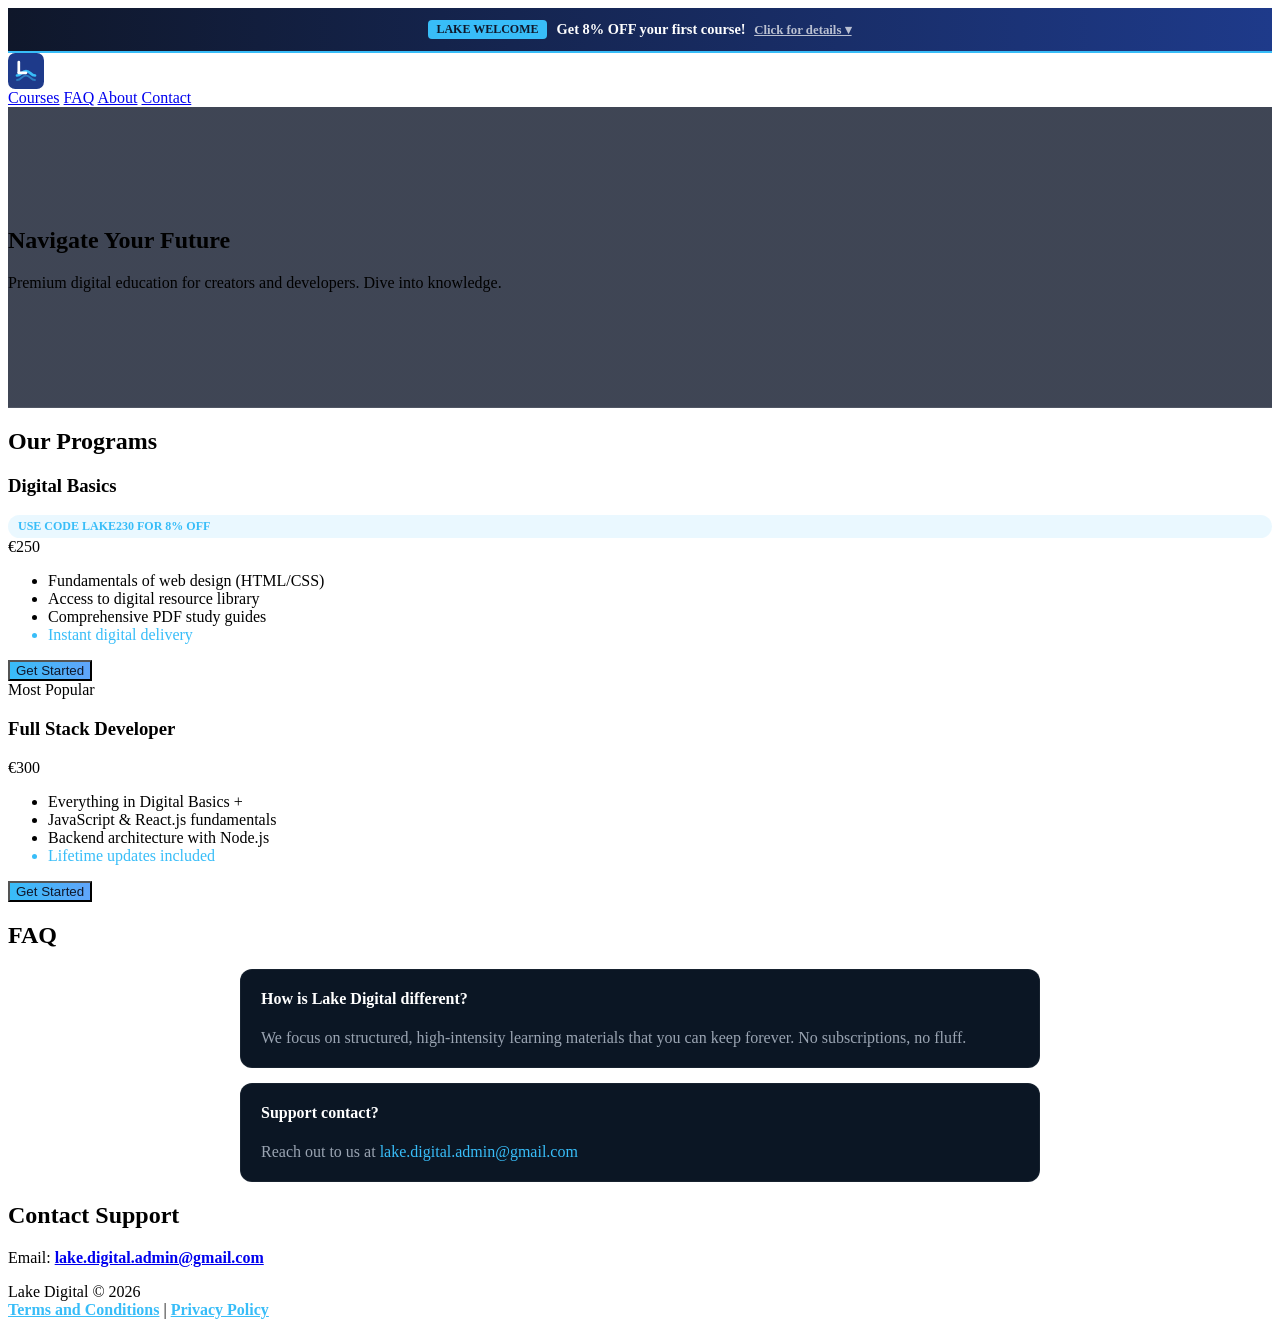
==== index.html @ ae4689a7 "Create index.html" ====
<!doctype html>
<html lang="en">
<head>
  <meta charset="utf-8" />
  <meta name="viewport" content="width=device-width,initial-scale=1" />
  <title>Lake Digital — Professional Online Learning</title>
  
  <link rel="icon" type="image/svg+xml" href="favicon.svg">
  <link rel="stylesheet" href="styles.css">
  
  <style>
    /* --- LAKE DIGITAL BRANDING (OVERRIDE) --- */
    :root {
      --lake-blue: #38bdf8; /* Новый основной цвет */
      --lake-dark: #075985;
    }

    /* ПЛАШКА ПРОМОКОДА */
    .promo-wrapper { position: relative; z-index: 1000; }
    
    .promo-banner {
      background: linear-gradient(90deg, #0f172a, #1e3a8a);
      color: #ffffff;
      text-align: center;
      padding: 12px 20px;
      font-size: 0.9rem;
      font-weight: 600;
      border-bottom: 2px solid var(--lake-blue);
      display: flex;
      justify-content: center;
      align-items: center;
      gap: 10px;
      cursor: pointer;
    }

    .promo-badge {
      background: var(--lake-blue);
      color: #0f172a;
      padding: 2px 8px;
      border-radius: 4px;
      font-weight: 800;
      text-transform: uppercase;
      font-size: 0.75rem;
    }

    .promo-dropdown {
      display: none;
      background: #0f172a;
      padding: 20px;
      text-align: center;
      border-bottom: 2px solid var(--lake-blue);
      box-shadow: 0 10px 30px rgba(0,0,0,0.5);
    }
    .promo-dropdown.active { display: block; animation: slideDown 0.2s ease-out; }

    .promo-code { color: var(--lake-blue); font-weight: 800; font-size: 1.3rem; }

    /* ССЫЛКИ И КНОПКИ */
    .modal-body a, .footer-links a, .checkbox-container-inline label a {
      color: var(--lake-blue) !important;
      font-weight: 600;
    }

    .btn-primary {
      background: linear-gradient(90deg, var(--lake-blue), #60a5fa) !important;
      color: #0f172a !important;
    }

    .promo-hint {
      color: var(--lake-blue);
      background: rgba(56, 189, 248, 0.1);
      padding: 4px 10px;
      border-radius: 20px;
      font-size: 0.75rem;
      text-transform: uppercase;
      font-weight: 800;
    }

    .course-card.featured {
      border-color: var(--lake-blue) !important;
    }

    /* HERO ОБЛОЖКА ПОД LAKE DIGITAL */
    .hero {
      background: linear-gradient(rgba(15, 23, 42, 0.8), rgba(15, 23, 42, 0.8)), 
                  url('https://images.unsplash.com/photo-1501785888041-af3ef285b470?auto=format&fit=crop&q=80&w=1920');
      background-size: cover;
      background-position: center;
      padding: 100px 0;
    }

    @keyframes slideDown {
      from { opacity: 0; transform: translateY(-10px); }
      to { opacity: 1; transform: translateY(0); }
    }
  </style>
</head>
<body>

  <div class="promo-wrapper">
    <div class="promo-banner" onclick="document.getElementById('promoDropdown').classList.toggle('active')">
      <span class="promo-badge">Lake Welcome</span>
      <span>Get 8% OFF your first course! <span style="opacity: 0.7; font-size: 0.8rem; text-decoration: underline; margin-left: 5px;">Click for details ▾</span></span>
    </div>
    
    <div class="promo-dropdown" id="promoDropdown">
      <p style="margin-top: 0; color: #9aa4b2; font-size: 0.95rem;">Valid strictly for your first purchase at <strong>Lake Digital</strong>.</p>
      <div style="background: #0b1624; padding: 12px; border-radius: 8px; border: 1px solid rgba(255,255,255,0.06); display: inline-flex; align-items: center; gap: 15px;">
        <span class="promo-code">LAKE230</span>
        <button id="copyPromoBtn" class="btn btn-primary" style="height: 38px; width: auto; padding: 0 15px;" onclick="copyPromo()">Copy Code</button>
      </div>
    </div>
  </div>

  <header class="site-header">
    <div class="container header-inner">
      <div class="brand" style="display: flex; align-items: center; gap: 12px; cursor: pointer;" onclick="window.scrollTo(0,0);">
        <svg width="36" height="36" viewBox="0 0 40 40" fill="none" xmlns="http://www.w3.org/2000/svg">
          <rect width="40" height="40" rx="8" fill="#1e3a8a"/>
          <path d="M10 25C15 25 15 20 20 20C25 20 25 25 30 25" stroke="#38bdf8" stroke-width="3" stroke-linecap="round"/>
          <path d="M10 30C15 30 15 25 20 25C25 25 25 30 30 30" stroke="#38bdf8" stroke-width="2" stroke-linecap="round" opacity="0.5"/>
          <path d="M12 10V22" stroke="white" stroke-width="3" stroke-linecap="round"/>
          <path d="M12 22H20" stroke="white" stroke-width="3" stroke-linecap="round"/>
        </svg>
        <span style="font-weight: 800; font-size: 20px; color: white; letter-spacing: -0.5px; text-transform: uppercase;">Lake Digital</span>
      </div>
      <nav class="nav">
        <a href="#courses">Courses</a>
        <a href="#faq">FAQ</a>
        <a href="#about">About</a>
        <a href="#contact">Contact</a>
      </nav>
    </div>
  </header>

  <main>
    <section class="hero">
      <div class="container hero-inner">
        <h1>Navigate Your Future</h1>
        <p class="lead">Premium digital education for creators and developers. Dive into knowledge.</p>
      </div>
    </section>

    <section id="courses" class="section">
      <div class="container">
        <h2 class="section-title">Our Programs</h2>
        <div class="pricing-grid">
          
          <div class="course-card">
            <h3>Digital Basics</h3>
            <div class="promo-hint">Use code LAKE230 for 8% OFF</div>
            <div class="price">€250</div>
            <ul class="features">
              <li>Fundamentals of web design (HTML/CSS)</li>
              <li>Access to digital resource library</li>
              <li>Comprehensive PDF study guides</li>
              <li style="color:var(--lake-blue);">Instant digital delivery</li>
            </ul>
            <button class="btn btn-primary" onclick="initCheckout('basics')">Get Started</button>
          </div>

          <div class="course-card featured">
            <div class="badge">Most Popular</div>
            <h3>Full Stack Developer</h3>
            <div class="price">€300</div>
            <ul class="features">
              <li>Everything in Digital Basics +</li>
              <li>JavaScript & React.js fundamentals</li>
              <li>Backend architecture with Node.js</li>
              <li style="color:var(--lake-blue);">Lifetime updates included</li>
            </ul>
            <button class="btn btn-primary" onclick="initCheckout('pro')">Get Started</button>
          </div>

        </div>
      </div>
    </section>

    <section id="faq" class="section alt">
      <div class="container">
        <h2 class="section-title">FAQ</h2>
        <div style="max-width: 800px; margin: 0 auto; text-align: left;">
          <div style="background: #0b1624; padding: 20px; border-radius: 12px; margin-bottom: 15px; border: 1px solid rgba(255,255,255,0.05);">
            <h4 style="color: white; margin-top: 0;">How is Lake Digital different?</h4>
            <p style="color: #9aa4b2; margin: 0;">We focus on structured, high-intensity learning materials that you can keep forever. No subscriptions, no fluff.</p>
          </div>
          <div style="background: #0b1624; padding: 20px; border-radius: 12px; border: 1px solid rgba(255,255,255,0.05);">
            <h4 style="color: white; margin-top: 0;">Support contact?</h4>
            <p style="color: #9aa4b2; margin: 0;">Reach out to us at <span style="color: var(--lake-blue);">lake.digital.admin@gmail.com</span></p>
          </div>
        </div>
      </div>
    </section>

    <section id="contact" class="section">
      <div class="container">
        <h2 class="section-title">Contact Support</h2>
        <p>Email: <a href="mailto:lake.digital.admin@gmail.com" style="font-weight: bold;">lake.digital.admin@gmail.com</a></p>
      </div>
    </section>
  </main>

  <footer class="site-footer">
    <div class="container">
      <div class="footer-inner">
        <div class="footer-brand"><span>Lake Digital</span> © 2026</div>
        <div class="footer-links">
          <a href="#" onclick="return false;">Terms and Conditions</a>
          <span class="separator">|</span>
          <a href="#" onclick="return false;">Privacy Policy</a>
        </div>
      </div>
    </div>
  </footer>

  <script src="https://www.paypal.com/sdk/js?client-id=sb&currency=EUR"></script>
  <script src="script.js"></script>
  
  <script>
    function copyPromo() {
      navigator.clipboard.writeText("LAKE230").then(function() {
        var btn = document.getElementById("copyPromoBtn");
        btn.innerText = "Copied! ✔";
        setTimeout(function() { btn.innerText = "Copy Code"; }, 2000);
      });
    }
  </script>
</body>
</html>
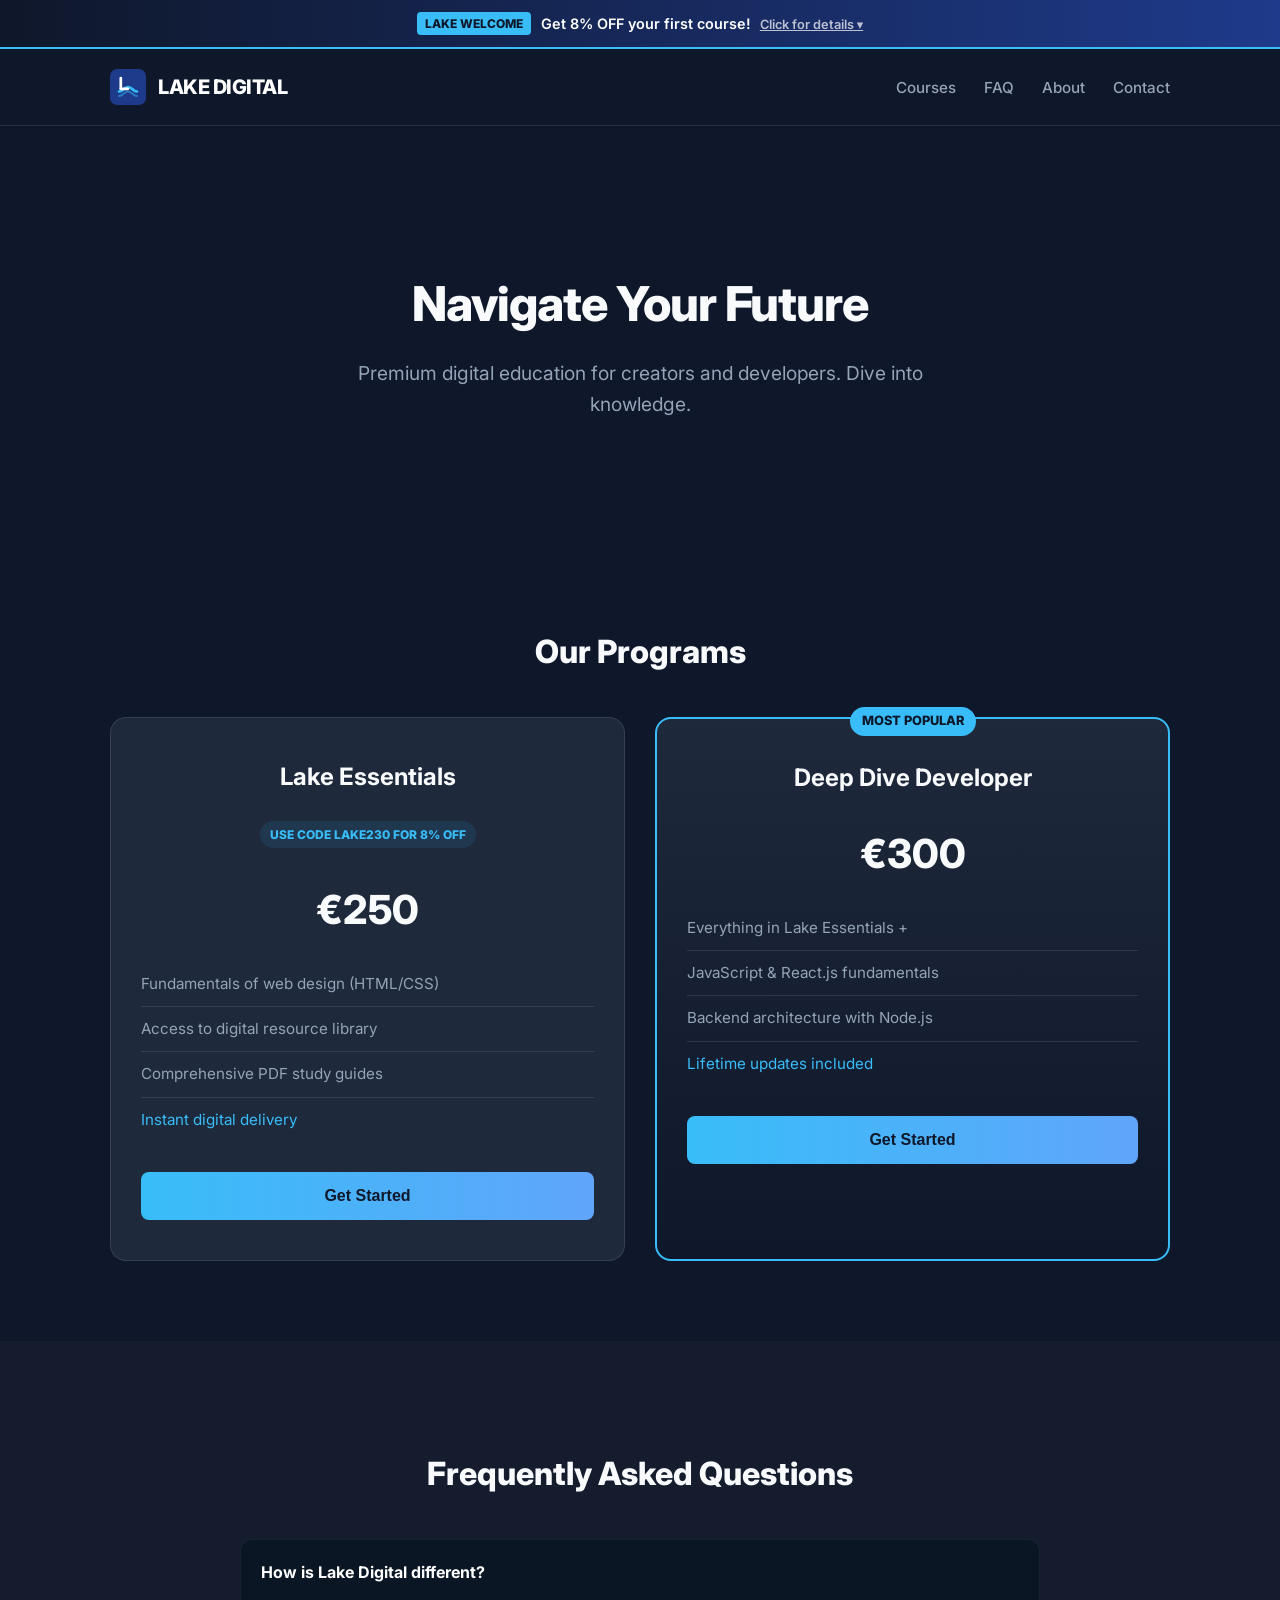
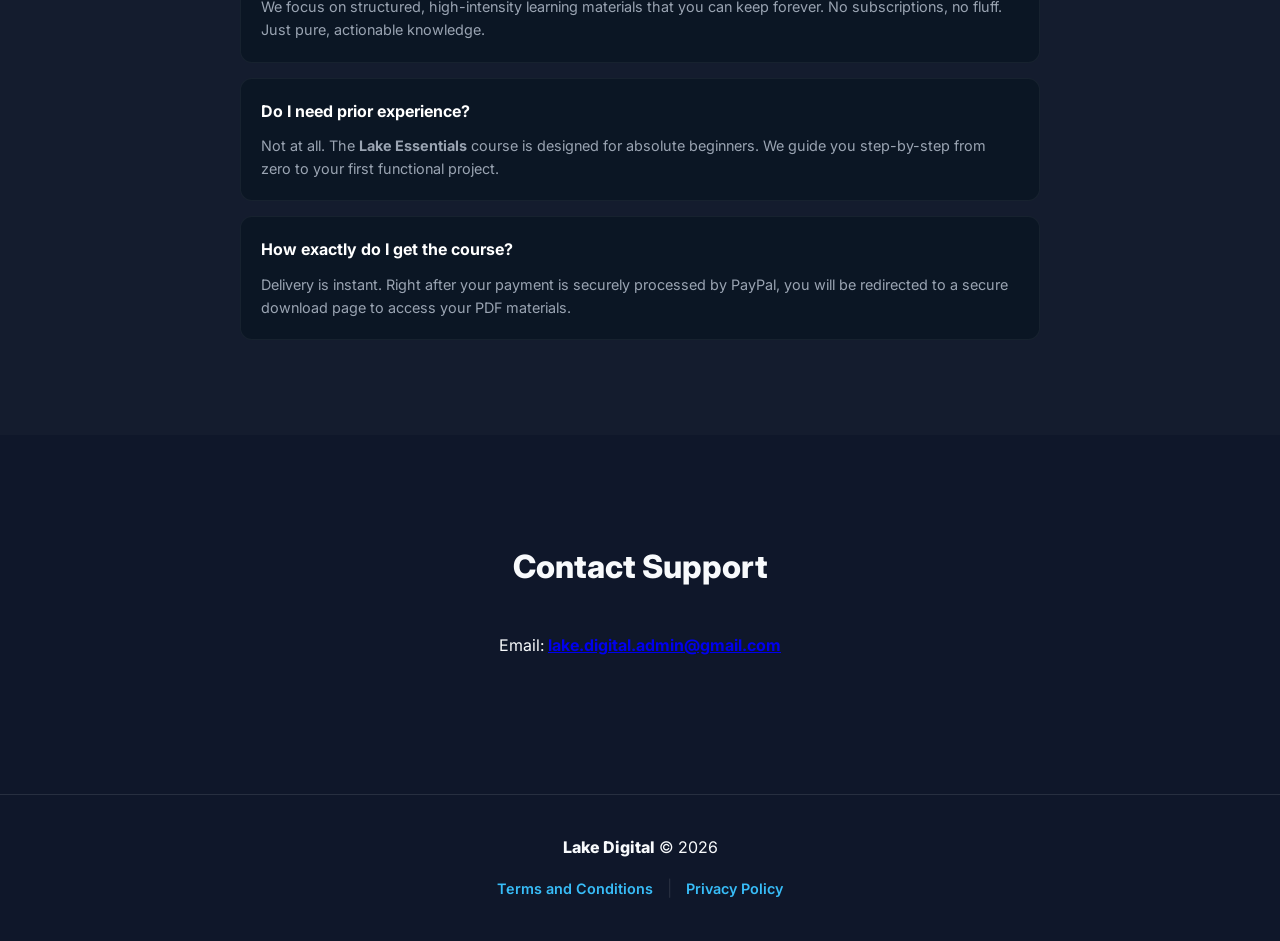
==== commit 80da2337: "Update index.html" ====
--- a/index.html
+++ b/index.html
@@ -3,19 +3,17 @@
 <head>
   <meta charset="utf-8" />
   <meta name="viewport" content="width=device-width,initial-scale=1" />
-  <title>Lake Digital — Professional Online Learning</title>
+  <title>Lake Digital — Navigate Your Future</title>
   
   <link rel="icon" type="image/svg+xml" href="favicon.svg">
   <link rel="stylesheet" href="styles.css">
   
   <style>
-    /* --- LAKE DIGITAL BRANDING (OVERRIDE) --- */
     :root {
-      --lake-blue: #38bdf8; /* Новый основной цвет */
+      --lake-blue: #38bdf8;
       --lake-dark: #075985;
     }
 
-    /* ПЛАШКА ПРОМОКОДА */
     .promo-wrapper { position: relative; z-index: 1000; }
     
     .promo-banner {
@@ -55,7 +53,6 @@
 
     .promo-code { color: var(--lake-blue); font-weight: 800; font-size: 1.3rem; }
 
-    /* ССЫЛКИ И КНОПКИ */
     .modal-body a, .footer-links a, .checkbox-container-inline label a {
       color: var(--lake-blue) !important;
       font-weight: 600;
@@ -64,6 +61,7 @@
     .btn-primary {
       background: linear-gradient(90deg, var(--lake-blue), #60a5fa) !important;
       color: #0f172a !important;
+      border: none;
     }
 
     .promo-hint {
@@ -74,13 +72,12 @@
       font-size: 0.75rem;
       text-transform: uppercase;
       font-weight: 800;
-    }
-
-    .course-card.featured {
-      border-color: var(--lake-blue) !important;
-    }
-
-    /* HERO ОБЛОЖКА ПОД LAKE DIGITAL */
+      display: inline-block;
+      margin-bottom: 10px;
+    }
+
+    .course-card.featured { border-color: var(--lake-blue) !important; }
+
     .hero {
       background: linear-gradient(rgba(15, 23, 42, 0.8), rgba(15, 23, 42, 0.8)), 
                   url('https://images.unsplash.com/photo-1501785888041-af3ef285b470?auto=format&fit=crop&q=80&w=1920');
@@ -88,6 +85,37 @@
       background-position: center;
       padding: 100px 0;
     }
+
+    .embedded-checkout {
+      display: none;
+      background: rgba(0,0,0,0.2);
+      border-radius: 12px;
+      padding: 15px;
+      margin-top: 20px;
+      border: 1px solid rgba(255,255,255,0.05);
+      text-align: left;
+      animation: fadeIn 0.3s ease-in-out;
+    }
+
+    @keyframes fadeIn {
+      from { opacity: 0; transform: translateY(-10px); }
+      to { opacity: 1; transform: translateY(0); }
+    }
+    
+    .promo-input-group { display: flex; gap: 8px; margin-top: 8px; margin-bottom: 5px; }
+    .promo-input-group input {
+      flex: 1; padding: 10px; background: #1e293b; border: 1px solid #334155;
+      color: white; border-radius: 6px; outline: none; font-family: Inter;
+    }
+    .promo-input-group input:focus { border-color: var(--lake-blue); }
+    .promo-input-group button {
+      padding: 0 15px; background: var(--lake-blue); color: #0f172a;
+      border: none; font-weight: bold; border-radius: 6px; cursor: pointer;
+    }
+
+    .checkbox-container-inline { display: flex; align-items: flex-start; gap: 10px; margin-top: 15px; margin-bottom: 15px; }
+    .checkbox-container-inline input { margin-top: 4px; cursor: pointer; }
+    .checkbox-container-inline label { font-size: 0.85rem; color: #9aa4b2; line-height: 1.4; }
 
     @keyframes slideDown {
       from { opacity: 0; transform: translateY(-10px); }
@@ -147,9 +175,9 @@
         <div class="pricing-grid">
           
           <div class="course-card">
-            <h3>Digital Basics</h3>
+            <h3>Lake Essentials</h3>
             <div class="promo-hint">Use code LAKE230 for 8% OFF</div>
-            <div class="price">€250</div>
+            <div class="price" id="price-display-basics">€250</div>
             <ul class="features">
               <li>Fundamentals of web design (HTML/CSS)</li>
               <li>Access to digital resource library</li>
@@ -157,19 +185,44 @@
               <li style="color:var(--lake-blue);">Instant digital delivery</li>
             </ul>
             <button class="btn btn-primary" onclick="initCheckout('basics')">Get Started</button>
+            
+            <div class="embedded-checkout" id="checkout-basics">
+              <label style="font-size: 0.85rem; color: #9aa4b2;">Have a promo code?</label>
+              <div class="promo-input-group">
+                <input type="text" id="promo-input-basics" placeholder="Enter code...">
+                <button onclick="applyPromo()">Apply</button>
+              </div>
+              <p id="promo-msg-basics" style="font-size: 0.85rem; margin: 5px 0 15px 0;"></p>
+              
+              <div class="checkbox-container-inline">
+                <input type="checkbox" id="agree-basics" onchange="togglePayPal('basics')" />
+                <label for="agree-basics">I agree to the <a href="#" onclick="document.getElementById('termsModal').style.display='block'; return false;">Terms</a> and <a href="#" onclick="document.getElementById('privacyModal').style.display='block'; return false;">Privacy Policy</a></label>
+              </div>
+              
+              <div id="paypal-container-basics" style="display: none;"></div>
+            </div>
           </div>
 
           <div class="course-card featured">
             <div class="badge">Most Popular</div>
-            <h3>Full Stack Developer</h3>
+            <h3>Deep Dive Developer</h3>
             <div class="price">€300</div>
             <ul class="features">
-              <li>Everything in Digital Basics +</li>
+              <li>Everything in Lake Essentials +</li>
               <li>JavaScript & React.js fundamentals</li>
               <li>Backend architecture with Node.js</li>
               <li style="color:var(--lake-blue);">Lifetime updates included</li>
             </ul>
             <button class="btn btn-primary" onclick="initCheckout('pro')">Get Started</button>
+            
+            <div class="embedded-checkout" id="checkout-pro">
+              <div class="checkbox-container-inline">
+                <input type="checkbox" id="agree-pro" onchange="togglePayPal('pro')" />
+                <label for="agree-pro">I agree to the <a href="#" onclick="document.getElementById('termsModal').style.display='block'; return false;">Terms</a> and <a href="#" onclick="document.getElementById('privacyModal').style.display='block'; return false;">Privacy Policy</a></label>
+              </div>
+              
+              <div id="paypal-container-pro" style="display: none;"></div>
+            </div>
           </div>
 
         </div>
@@ -178,16 +231,24 @@
 
     <section id="faq" class="section alt">
       <div class="container">
-        <h2 class="section-title">FAQ</h2>
+        <h2 class="section-title">Frequently Asked Questions</h2>
         <div style="max-width: 800px; margin: 0 auto; text-align: left;">
+          
           <div style="background: #0b1624; padding: 20px; border-radius: 12px; margin-bottom: 15px; border: 1px solid rgba(255,255,255,0.05);">
-            <h4 style="color: white; margin-top: 0;">How is Lake Digital different?</h4>
-            <p style="color: #9aa4b2; margin: 0;">We focus on structured, high-intensity learning materials that you can keep forever. No subscriptions, no fluff.</p>
-          </div>
-          <div style="background: #0b1624; padding: 20px; border-radius: 12px; border: 1px solid rgba(255,255,255,0.05);">
-            <h4 style="color: white; margin-top: 0;">Support contact?</h4>
-            <p style="color: #9aa4b2; margin: 0;">Reach out to us at <span style="color: var(--lake-blue);">lake.digital.admin@gmail.com</span></p>
-          </div>
+            <h4 style="color: white; margin-top: 0; margin-bottom: 10px;">How is Lake Digital different?</h4>
+            <p style="color: #9aa4b2; font-size: 0.9rem; margin: 0;">We focus on structured, high-intensity learning materials that you can keep forever. No subscriptions, no fluff. Just pure, actionable knowledge.</p>
+          </div>
+          
+          <div style="background: #0b1624; padding: 20px; border-radius: 12px; margin-bottom: 15px; border: 1px solid rgba(255,255,255,0.05);">
+            <h4 style="color: white; margin-top: 0; margin-bottom: 10px;">Do I need prior experience?</h4>
+            <p style="color: #9aa4b2; font-size: 0.9rem; margin: 0;">Not at all. The <strong>Lake Essentials</strong> course is designed for absolute beginners. We guide you step-by-step from zero to your first functional project.</p>
+          </div>
+
+          <div style="background: #0b1624; padding: 20px; border-radius: 12px; margin-bottom: 15px; border: 1px solid rgba(255,255,255,0.05);">
+            <h4 style="color: white; margin-top: 0; margin-bottom: 10px;">How exactly do I get the course?</h4>
+            <p style="color: #9aa4b2; font-size: 0.9rem; margin: 0;">Delivery is instant. Right after your payment is securely processed by PayPal, you will be redirected to a secure download page to access your PDF materials.</p>
+          </div>
+
         </div>
       </div>
     </section>
@@ -199,24 +260,49 @@
       </div>
     </section>
   </main>
+
+  <div id="termsModal" class="modal">
+    <div class="modal-content">
+      <span class="close" onclick="document.getElementById('termsModal').style.display='none'">&times;</span>
+      <h2>Terms and Conditions</h2>
+      <div class="modal-body">
+        <p>Welcome to <strong>Lake Digital</strong>. By accessing our website, you agree to these terms.</p>
+        <p>We provide digital educational materials. Access is granted online immediately upon purchase.</p>
+        <p>Contact <a href="mailto:lake.digital.admin@gmail.com">lake.digital.admin@gmail.com</a> for any support needs.</p>
+      </div>
+    </div>
+  </div>
+
+  <div id="privacyModal" class="modal">
+    <div class="modal-content">
+      <span class="close" onclick="document.getElementById('privacyModal').style.display='none'">&times;</span>
+      <h2>Privacy Policy</h2>
+      <div class="modal-body">
+        <p>We collect only what is necessary to deliver your purchase and maintain security audit logs.</p>
+        <p>Payment info is processed securely by PayPal; we do not store card details.</p>
+      </div>
+    </div>
+  </div>
 
   <footer class="site-footer">
     <div class="container">
       <div class="footer-inner">
         <div class="footer-brand"><span>Lake Digital</span> © 2026</div>
         <div class="footer-links">
-          <a href="#" onclick="return false;">Terms and Conditions</a>
+          <a href="#" onclick="document.getElementById('termsModal').style.display='block'; return false;">Terms and Conditions</a>
           <span class="separator">|</span>
-          <a href="#" onclick="return false;">Privacy Policy</a>
+          <a href="#" onclick="document.getElementById('privacyModal').style.display='block'; return false;">Privacy Policy</a>
         </div>
       </div>
     </div>
   </footer>
 
   <script src="https://www.paypal.com/sdk/js?client-id=sb&currency=EUR"></script>
-  <script src="script.js"></script>
   
   <script>
+    let priceBasics = 250;
+    const pricePro = 300;
+
     function copyPromo() {
       navigator.clipboard.writeText("LAKE230").then(function() {
         var btn = document.getElementById("copyPromoBtn");
@@ -224,6 +310,63 @@
         setTimeout(function() { btn.innerText = "Copy Code"; }, 2000);
       });
     }
+
+    function initCheckout(plan) {
+      const checkoutBlock = document.getElementById('checkout-' + plan);
+      checkoutBlock.style.display = (checkoutBlock.style.display === 'block') ? 'none' : 'block';
+    }
+
+    function applyPromo() {
+      const codeInput = document.getElementById('promo-input-basics').value.trim().toUpperCase();
+      const msg = document.getElementById('promo-msg-basics');
+      const priceDisplay = document.getElementById('price-display-basics');
+
+      if (codeInput === 'LAKE230') {
+        priceBasics = 230;
+        msg.innerText = "Promo code applied! Price reduced to €230.";
+        msg.style.color = "#38bdf8"; 
+        priceDisplay.innerText = "€230";
+        if (document.getElementById('agree-basics').checked) togglePayPal('basics');
+      } else {
+        msg.innerText = "Invalid promo code.";
+        msg.style.color = "#ef4444"; 
+      }
+    }
+
+    function togglePayPal(plan) {
+      const containerId = 'paypal-container-' + plan;
+      const container = document.getElementById(containerId);
+      const isChecked = document.getElementById('agree-' + plan).checked;
+
+      container.innerHTML = ''; 
+
+      if (isChecked) {
+        container.style.display = 'block';
+        let amountToCharge = plan === 'basics' ? priceBasics : pricePro;
+
+        paypal.Buttons({
+          createOrder: function(data, actions) {
+            return actions.order.create({
+              purchase_units: [{
+                amount: { value: amountToCharge.toString(), currency_code: 'EUR' },
+                description: plan === 'basics' ? 'Lake Essentials' : 'Deep Dive Developer'
+              }]
+            });
+          },
+          onApprove: function(data, actions) {
+            return actions.order.capture().then(function(details) {
+              window.location.href = 'access-digital-basics/index.html';
+            });
+          }
+        }).render('#' + containerId);
+      } else {
+        container.style.display = 'none';
+      }
+    }
+
+    window.onclick = function(event) {
+      if (event.target.classList.contains('modal')) event.target.style.display = "none";
+    }
   </script>
 </body>
 </html>
--- a/styles.css
+++ b/styles.css
@@ -0,0 +1,264 @@
+@import url('https://fonts.googleapis.com/css2?family=Inter:wght@400;500;600;800&display=swap');
+
+:root {
+  --bg-color: #0f172a;
+  --card-bg: #1e293b;
+  --text-main: #f8fafc;
+  --text-muted: #94a3b8;
+  --accent: #38bdf8; /* Фирменный цвет Lake Digital */
+  --border-color: rgba(255, 255, 255, 0.1);
+}
+
+* { box-sizing: border-box; }
+
+body {
+  margin: 0;
+  font-family: 'Inter', system-ui, sans-serif;
+  background-color: var(--bg-color);
+  color: var(--text-main);
+  line-height: 1.6;
+  -webkit-font-smoothing: antialiased;
+}
+
+.container {
+  max-width: 1100px;
+  margin: 0 auto;
+  padding: 0 20px;
+}
+
+/* HEADER */
+.site-header {
+  background: var(--bg-color);
+  border-bottom: 1px solid var(--border-color);
+  padding: 20px 0;
+  position: sticky;
+  top: 0;
+  z-index: 100;
+}
+
+.header-inner {
+  display: flex;
+  justify-content: space-between;
+  align-items: center;
+}
+
+.nav a {
+  color: var(--text-muted);
+  text-decoration: none;
+  margin-left: 24px;
+  font-weight: 500;
+  font-size: 0.95rem;
+  transition: color 0.2s;
+}
+
+.nav a:hover {
+  color: var(--text-main);
+}
+
+/* HERO SECTION */
+.hero {
+  padding: 80px 0;
+  text-align: center;
+}
+
+.hero h1 {
+  font-size: 3rem;
+  font-weight: 800;
+  margin-bottom: 15px;
+  letter-spacing: -1px;
+}
+
+.hero .lead {
+  font-size: 1.2rem;
+  color: var(--text-muted);
+  max-width: 600px;
+  margin: 0 auto;
+}
+
+/* SECTIONS */
+.section {
+  padding: 80px 0;
+  text-align: center;
+}
+
+.section.alt {
+  background: rgba(255, 255, 255, 0.02);
+}
+
+.section-title {
+  font-size: 2rem;
+  font-weight: 800;
+  margin-bottom: 40px;
+}
+
+/* PRICING & COURSE CARDS */
+.pricing-grid {
+  display: grid;
+  grid-template-columns: repeat(auto-fit, minmax(300px, 1fr));
+  gap: 30px;
+  margin-top: 40px;
+}
+
+.course-card {
+  background: var(--card-bg);
+  border: 1px solid var(--border-color);
+  border-radius: 16px;
+  padding: 40px 30px;
+  position: relative;
+  transition: transform 0.3s, box-shadow 0.3s;
+}
+
+.course-card:hover {
+  transform: translateY(-5px);
+  box-shadow: 0 10px 30px rgba(0,0,0,0.3);
+}
+
+.course-card.featured {
+  border: 2px solid var(--accent);
+  background: linear-gradient(180deg, #1e293b 0%, #0f172a 100%);
+}
+
+.course-card h3 {
+  font-size: 1.5rem;
+  margin-top: 0;
+}
+
+.badge {
+  position: absolute;
+  top: -12px;
+  left: 50%;
+  transform: translateX(-50%);
+  background: var(--accent);
+  color: #0f172a;
+  padding: 4px 12px;
+  border-radius: 20px;
+  font-size: 0.8rem;
+  font-weight: 800;
+  text-transform: uppercase;
+}
+
+.price {
+  font-size: 2.5rem;
+  font-weight: 800;
+  color: var(--text-main);
+  margin: 20px 0;
+}
+
+.features {
+  list-style: none;
+  padding: 0;
+  margin: 0 0 30px 0;
+  text-align: left;
+}
+
+.features li {
+  padding: 10px 0;
+  border-bottom: 1px solid var(--border-color);
+  color: var(--text-muted);
+  font-size: 0.95rem;
+}
+
+.features li:last-child {
+  border-bottom: none;
+}
+
+/* BUTTONS */
+.btn {
+  display: inline-block;
+  width: 100%;
+  padding: 15px;
+  border-radius: 8px;
+  font-size: 1rem;
+  font-weight: 800;
+  text-align: center;
+  cursor: pointer;
+  border: none;
+  transition: opacity 0.2s;
+}
+
+.btn-primary {
+  background: var(--accent);
+  color: #0f172a;
+}
+
+.btn-primary:hover {
+  opacity: 0.9;
+}
+
+/* MODAL WINDOWS (TERMS/PRIVACY) */
+.modal {
+  display: none;
+  position: fixed;
+  z-index: 2000;
+  left: 0;
+  top: 0;
+  width: 100%;
+  height: 100%;
+  background-color: rgba(15, 23, 42, 0.9);
+  overflow: auto;
+}
+
+.modal-content {
+  background-color: var(--card-bg);
+  margin: 10% auto;
+  padding: 40px;
+  border: 1px solid var(--border-color);
+  border-radius: 16px;
+  width: 90%;
+  max-width: 700px;
+  position: relative;
+  color: var(--text-muted);
+}
+
+.modal-content h2, .modal-content h3 {
+  color: var(--text-main);
+}
+
+.close {
+  color: var(--text-muted);
+  position: absolute;
+  top: 20px;
+  right: 30px;
+  font-size: 28px;
+  font-weight: bold;
+  cursor: pointer;
+}
+
+.close:hover {
+  color: var(--text-main);
+}
+
+/* FOOTER */
+.site-footer {
+  padding: 40px 0;
+  border-top: 1px solid var(--border-color);
+  text-align: center;
+  margin-top: 40px;
+}
+
+.footer-inner {
+  display: flex;
+  flex-direction: column;
+  gap: 15px;
+  align-items: center;
+}
+
+.footer-brand span {
+  font-weight: 800;
+  color: var(--text-main);
+}
+
+.footer-links a {
+  color: var(--text-muted);
+  text-decoration: none;
+  font-size: 0.9rem;
+}
+
+.footer-links a:hover {
+  color: var(--text-main);
+}
+
+.separator {
+  margin: 0 10px;
+  color: var(--border-color);
+}
